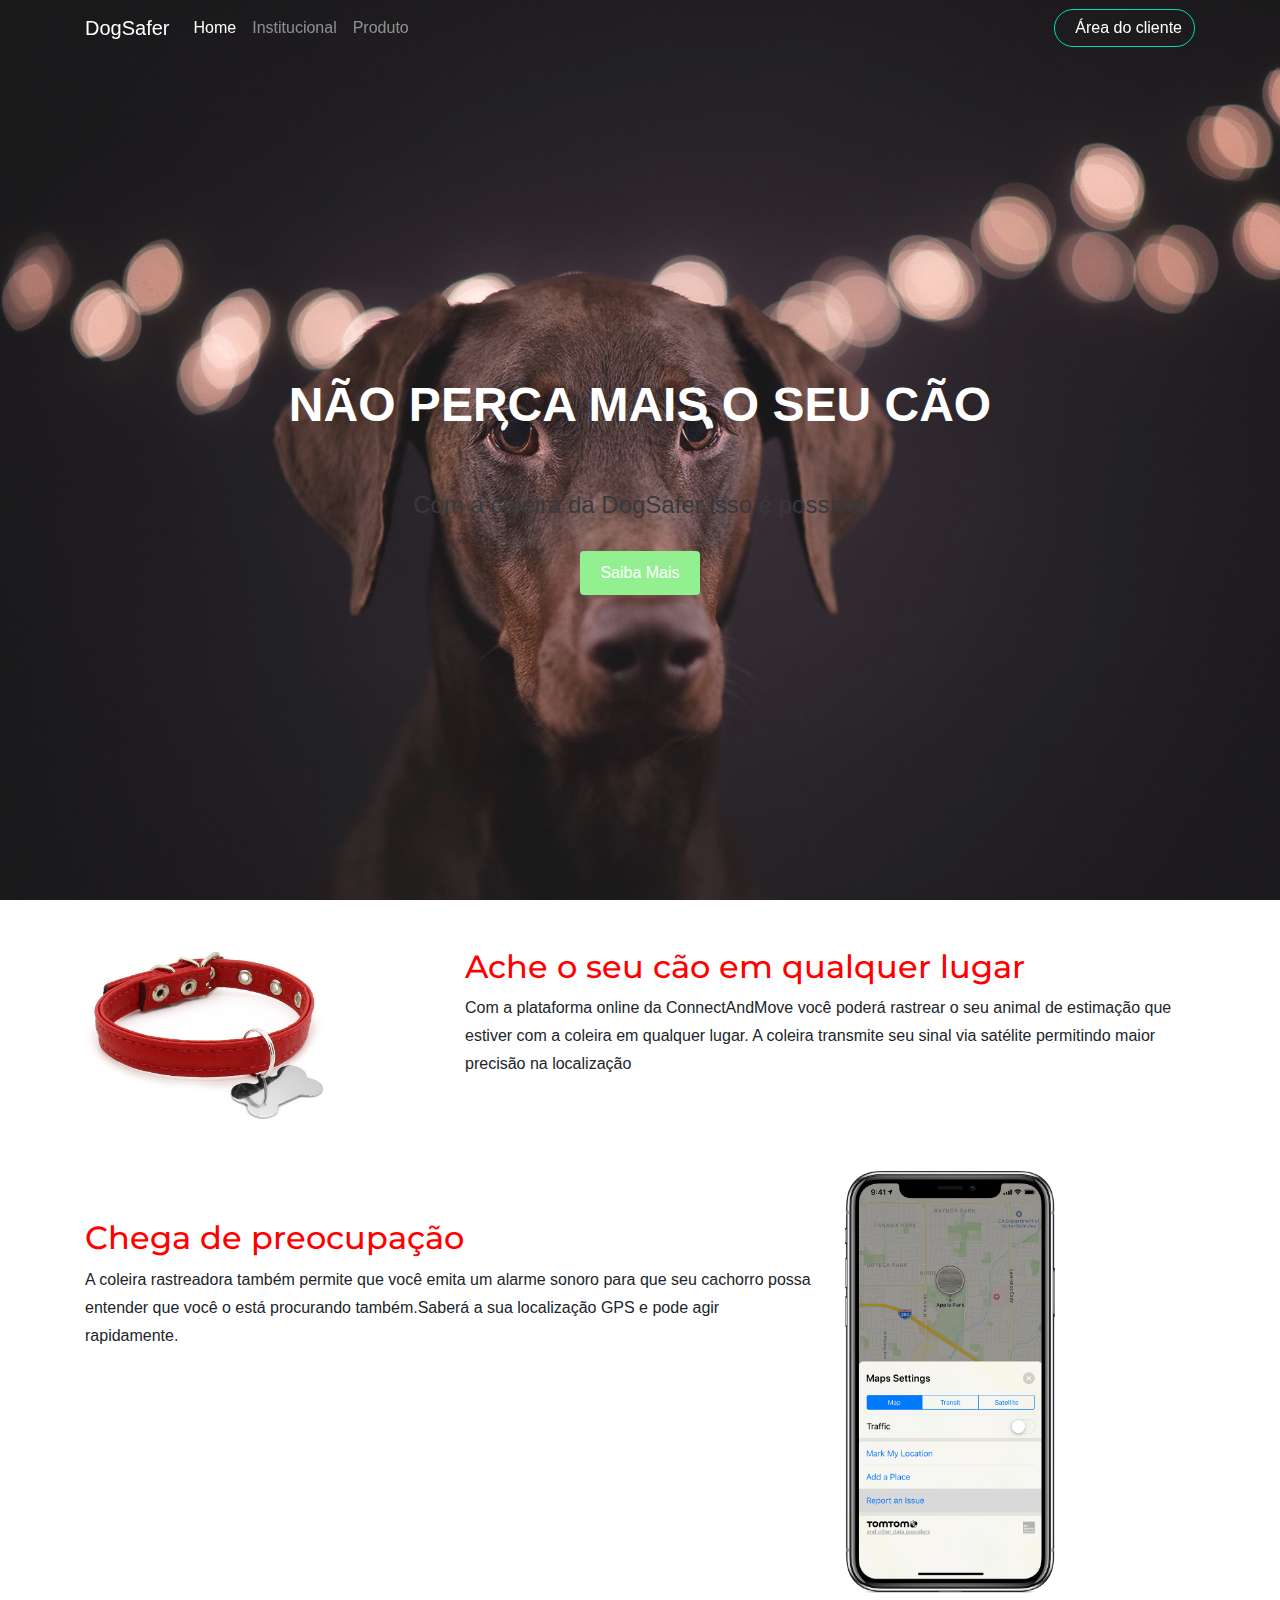
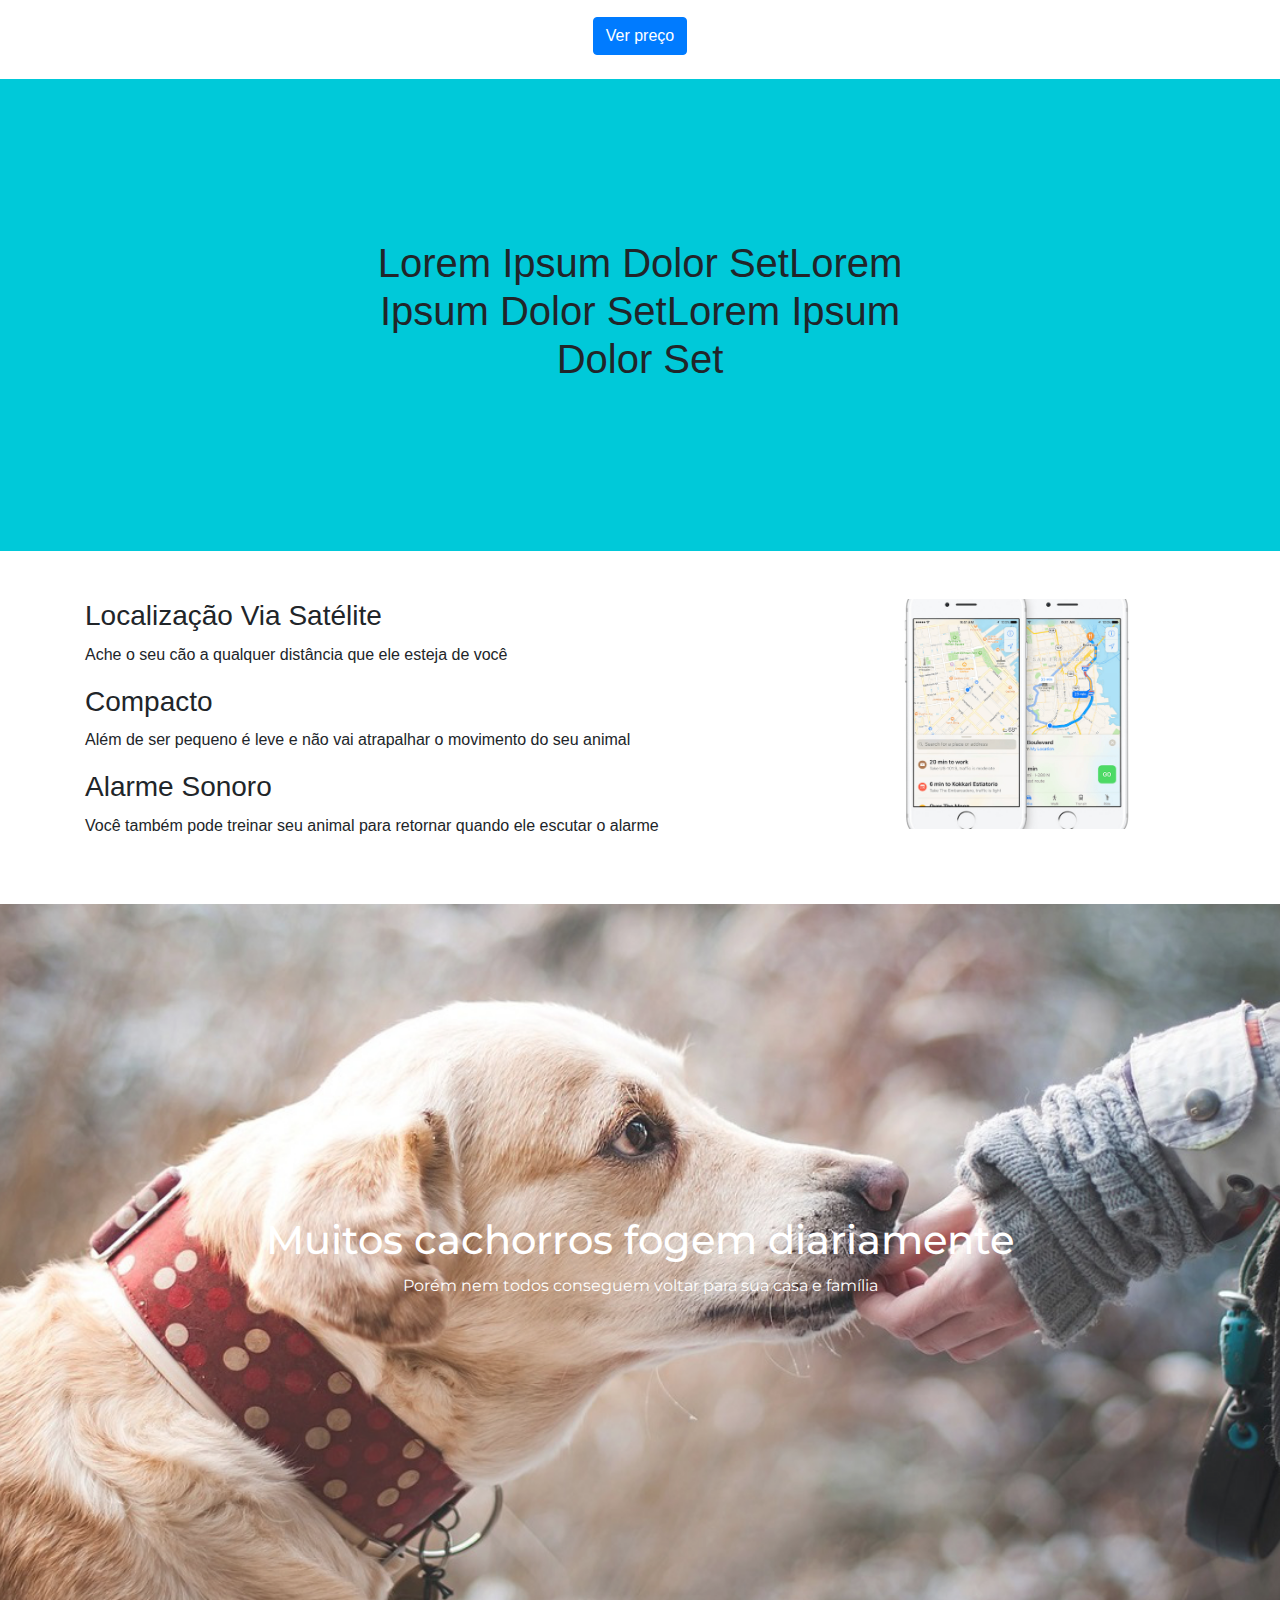
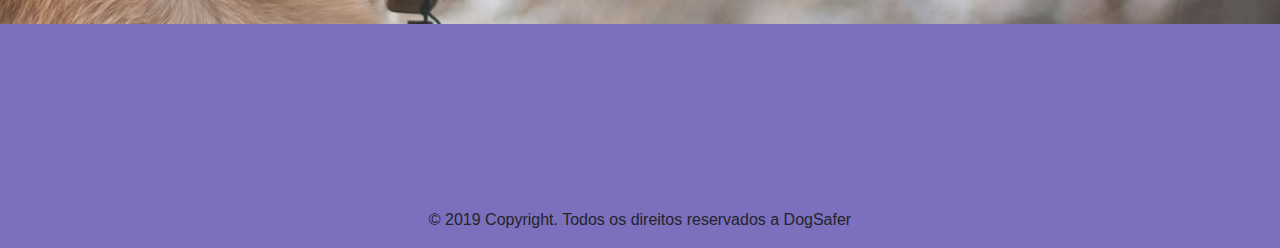
==== index.html @ 63158aaa "Template fixo" ====
﻿<!DOCTYPE html>
<html lang="pt">

<head>
    <meta charset="utf-8">
    <meta name="viewport" content="width=device-width, initial-scale=1, shrink-to-fit=no">
    <meta name="description" content="">
    <meta name="author" content="">
    <title>DogSafer - Rastreador GPS para cães</title>
    <link href="css/bootstrap.min.css" rel="stylesheet">
    <link href="css/index.css" rel="stylesheet">
    <link href="https://fonts.googleapis.com/css?family=Montserrat:400,700" rel="stylesheet" type="text/css">
    <link href='https://fonts.googleapis.com/css?family=Kaushan+Script' rel='stylesheet' type='text/css'>
    <link href='https://fonts.googleapis.com/css?family=Droid+Serif:400,700,400italic,700italic' rel='stylesheet' type='text/css'>
    <script src="https://code.jquery.com/jquery-3.2.1.min.js" integrity="sha256-hwg4gsxgFZhOsEEamdOYGBf13FyQuiTwlAQgxVSNgt4=" crossorigin="anonymous"></script>
    <link rel="stylesheet" href="https://use.fontawesome.com/releases/v5.8.1/css/all.css" integrity="sha384-50oBUHEmvpQ+1lW4y57PTFmhCaXp0ML5d60M1M7uH2+nqUivzIebhndOJK28anvf" crossorigin="anonymous">
    <style type="text/css">
        .scrolled {
            transition: 500ms ease;
            background-color: #0074E2 !important;
        }
    </style>
</head>

<body>
    <nav class="navbar navbar-expand-lg navbar-dark fixed-top">
        <div class="container">
            <button type="button" class="navbar-toggler mr-auto" data-toggle="collapse" data-target="#menu"><span class="navbar-toggler-icon"></span></button>
            <span class="navbar-brand">DogSafer</span>
            <a href="#" class="btn d-lg-none ml-auto" style="color:#ffffff;"><i class="fas fa-user"></i></a>
            <div class="collapse navbar-collapse" id="menu">
                <ul class="navbar-nav">
                    <li class="nav-item active"><a href="#" class="nav-link"><i class="fas fa-home"></i>Home</a></li>
                    <li class="nav-item"><a href="#" class="nav-link">Institucional</a></li>
                    <li class="nav-item"><a href="#" class="nav-link">Produto</a></li>
                </ul>
                <a href="#" class="btn ml-auto" style="color:#ffffff;"><i class="fas fa-shopping-cart"></i></a>
                <a href="#" class="btn d-none d-sm-none d-md-none d-lg-block" style="border-radius:40px;border:1px solid #00DBB4;color:#ffffff;"><i class="fas fa-user mr-2"></i>Área do cliente</a>
            </div>
        </div>
    </nav>
    <header>
        <section id="hero">
            <div class="container hero-container mt-lg-5">
                <h1 class="mt-lg-5">Não perca mais o seu cão</h1>
                <h4 class="mt-lg-5">Com a coleira da DogSafer isso é possível</h4>
                <a id="button1" class="btn btn-primary my-4" href="#">Saiba Mais</a>
            </div>
        </section>
    </header>
    <section class="content1">
        <div class="container my-5">
            <div class="row ">
                <div class="col-md-4">
                    <img id="coleira" src="img/coleira.jpg" class="img-rounded" alt="Coleira">
                </div>
                <div class="col-md-8">
                    <h2>Ache o seu cão em qualquer lugar</h2>
                    <p>Com a plataforma online da ConnectAndMove você poderá rastrear o seu animal de estimação que estiver com a coleira em qualquer lugar. A coleira transmite seu sinal via satélite permitindo maior precisão na localização</p>
                </div>
            </div>
        </div>
        <div class="container">
            <div class="row">
                <div class="col-md-8 my-5">
                    <h2>Chega de preocupação</h2>
                    <p>A coleira rastreadora também permite que você emita um alarme sonoro para que seu cachorro possa entender que você o está procurando também.Saberá a sua localização GPS e pode agir rapidamente.</p>
                </div>
                <div class="col-md-4">
                    <img id="iphone" src="img/iphone.png" class="img-rounded" alt="Coleira">
                </div>
            </div>
        </div>
        <div class="container" align="center">
            <a id="button2" class="btn btn-primary my-4" href="#">Ver preço</a>
        </div>
    </section>

    <section class="content2">
        <div class="container">
            <div class="row">
                <div class="col-md-6 offset-3">
                    <h1 style="text-align:center;">Lorem Ipsum Dolor SetLorem Ipsum Dolor SetLorem Ipsum Dolor Set </h1>
                </div>
            </div>
        </div>
    </section>

    <section class="content_3">
        <div class="container my-5">
            <div class="row">
                <div class="col-md-8">
                    <h3><i style="color:rgb(255,0,0);" class="fas fa-map-marker-alt mt-5"></i> Localização Via Satélite</i></h3>
                    <p>Ache o seu cão a qualquer distância que ele esteja de você</p>
                    <h3><i style="color:rgb(255,0,0);" class="fas fa-search-minus mt-5"></i> Compacto</i></h3>
                    <p>Além de ser pequeno é leve e não vai atrapalhar o movimento do seu animal</p>
                    <h3><i style="color:rgb(255,0,0);" class="fas fa-music mt-5"></i> Alarme Sonoro</i></h3>
                    <p>Você também pode treinar seu animal para retornar quando ele escutar o alarme</p>
                </div>
                <div class="col-md-4">
                    <img id="iphonemaps" src="img/iphonemaps.png" class="img-rounded" alt="localização">
                </div>
            </div>
        </div>
    </section>

    <section class="content_2">
        <div id="fugitivos" class="container-fluid">
            <h1>Muitos cachorros fogem diariamente</h1>
            <p>Porém nem todos conseguem voltar para sua casa e família</p>
        </div>
    </section>

    <section class="footer">
        <!-- Footer -->
        <footer id="footer" class="page-footer font-small">
            <!-- Footer Elements -->
            <div class="container">
                <!-- Grid row-->
                <div class="row">
                    <!-- Grid column -->
                    <div class="col-md-12 py-5">
                        <div class="mb-5 flex-center">
                            <!-- Facebook -->
                            <a class="icon">
                                <i class="fab fa-facebook-f fa-lg white-text mr-md-5 mr-3 fa-2x"> </i>
                            </a>
                            <!-- Twitter -->
                            <a class="icon">
                                <i class="fab fa-twitter white-text mr-md-5 mr-3 fa-2x"> </i>
                            </a>
                            <!--Instagram-->
                            <a class="icon">
                                <i class="fab fa-instagram fa-lg white-text mr-md-5 mr-3 fa-2x"> </i>
                            </a>
                            <!--Linkedin-->
                            <a class="icon">
                                <i class="fab fa-linkedin-in fa-lg white-text fa-2x"> </i>
                            </a>
                        </div>
                    </div>
                    <!-- Grid column -->
                </div>
                <!-- Grid row-->
            </div>
            <!-- Footer Elements -->
            <!-- Copyright -->
            <div class="footer-copyright text-center py-3">© 2019 Copyright. Todos os direitos reservados a DogSafer
            </div>
            <!-- Copyright -->
        </footer>
    </section>

    <script src="https://code.jquery.com/jquery-3.2.1.min.js" integrity="sha256-hwg4gsxgFZhOsEEamdOYGBf13FyQuiTwlAQgxVSNgt4=" crossorigin="anonymous"></script>
    <script src="js/bootstrap.min.js"></script>

    <script type="text/javascript">
        $(window).scroll(function() {
            $('nav').toggleClass('scrolled', $(this).scrollTop() > 250);
        });
    </script>
</body>

</html>
---- css/index.css ----
#navfont i,#navfont{
    color:white;
}

header{
    background-image:url(../img/1.jpg);
    background-repeat:no-repeat;
    background-size:cover;
    background-position-y: 40%;
    border-radius:0;
    opacity:0.9;
    width:100%;
    height:100vh;
}

@media (max-width: 768px) {
  header{
    background-size:cover;
    background-position-x: 20%;
    border-radius:0;
    opacity:0.9;
    width:100%;
    height:100vh;
  }
}


#hero .hero-container {
  position: absolute;
  bottom: 0;
  top: 0;
  left: 0;
  right: 0;
  display: flex;
  justify-content: center;
  align-items: center;
  flex-direction: column;
  text-align: center;
}

#hero h1 {
  margin: 30px 0 10px 0;
  font-size: 48px;
  font-weight: 700;
  line-height: 56px;
  text-transform: uppercase;
  color: #fff;
}

@media (max-width: 768px) {
  #hero h1 {
    font-size: 28px;
    line-height: 36px;
  }
}

#hero h2 {
  color: #eee;
  margin-bottom: 50px;
  font-size: 24px;
}

@media (max-width: 768px) {
  #hero h2 {
    font-size: 18px;
    line-height: 24px;
    margin-bottom: 30px;
  }
}

#button1{
    background-color: #88EF85;
    padding: 10px 20px;
    border:none;
}

#button1:hover{
    background-color: rgb(0,0,0);
    padding: 10px 20px;
    border:none;
    color:(255,255,255);
}

#coleira{
    width:70%;
    height:auto;
}

#iphone{
    width:60%;
    height:auto;
}

h2{
  color:rgb(255,0,0);
  font-family: 'Montserrat', 'Helvetica Neue', Helvetica, Arial, sans-serif;
}

p{
  font-family: 'Roboto Slab', 'Helvetica Neue', Helvetica, Arial, sans-serif;
  line-height: 1.75;
}

.content2{
    background-color: #00C9D9;
    padding:160px 0;
}


#iphonemaps{
    width:100%;
    height:auto;
}

#footer{
    background-color: #7C6FBE;
    text-align: center;
}

.icon:hover{
    color:rgb(0,255,0);
}

#fugitivos{
    background-image:url(../img/dogneo.jpg);
    background-repeat: no-repeat;
    background-size:cover;
    background-position:center;
    display:table;
    width:100%;
    height:80vh; 
    opacity:0.9;
}

#fugitivos h1{
    text-align: center;
    color:rgb(255,255,255);
    font-family: 'Montserrat', 'Helvetica Neue', Helvetica, Arial, sans-serif;
    margin-top:25%;
}

#fugitivos p{
    text-align: center;
    color:rgb(255,255,255);
    font-family: 'Montserrat', 'Helvetica Neue', Helvetica, Arial, sans-serif;
}
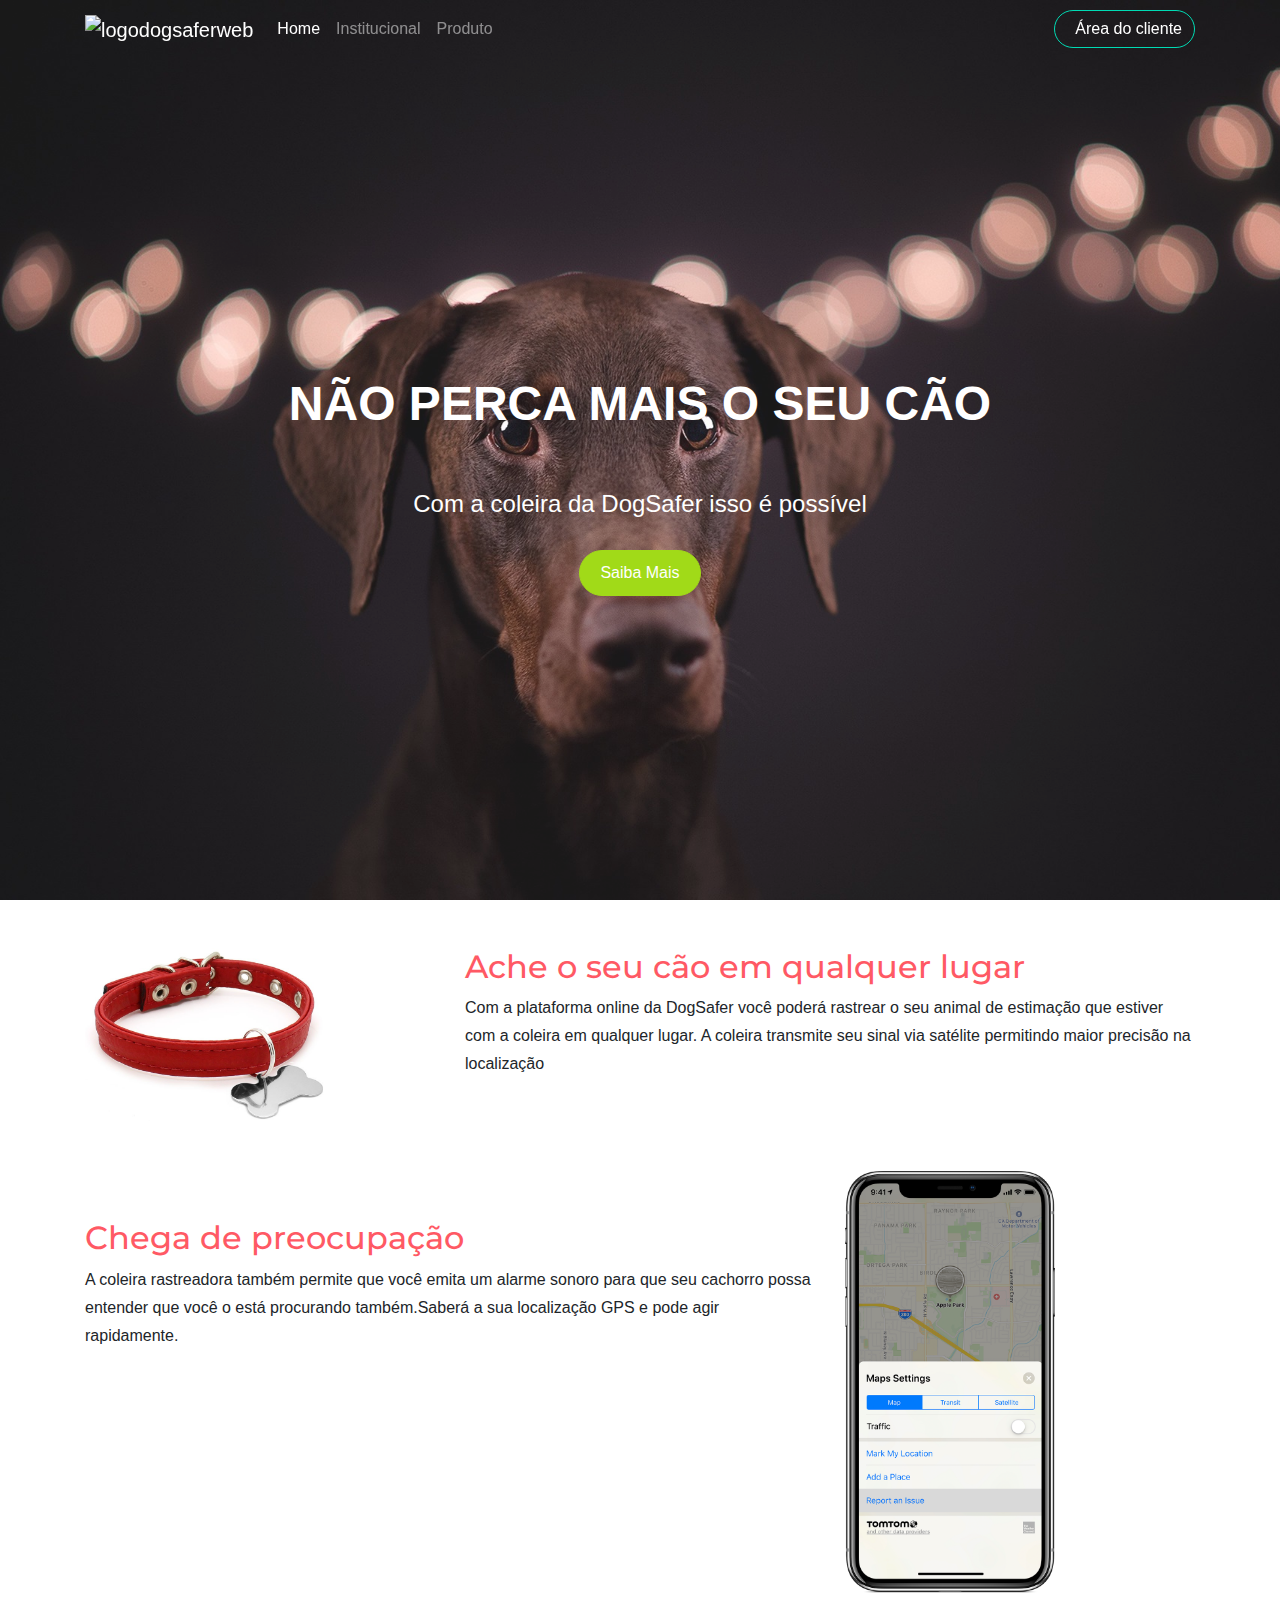
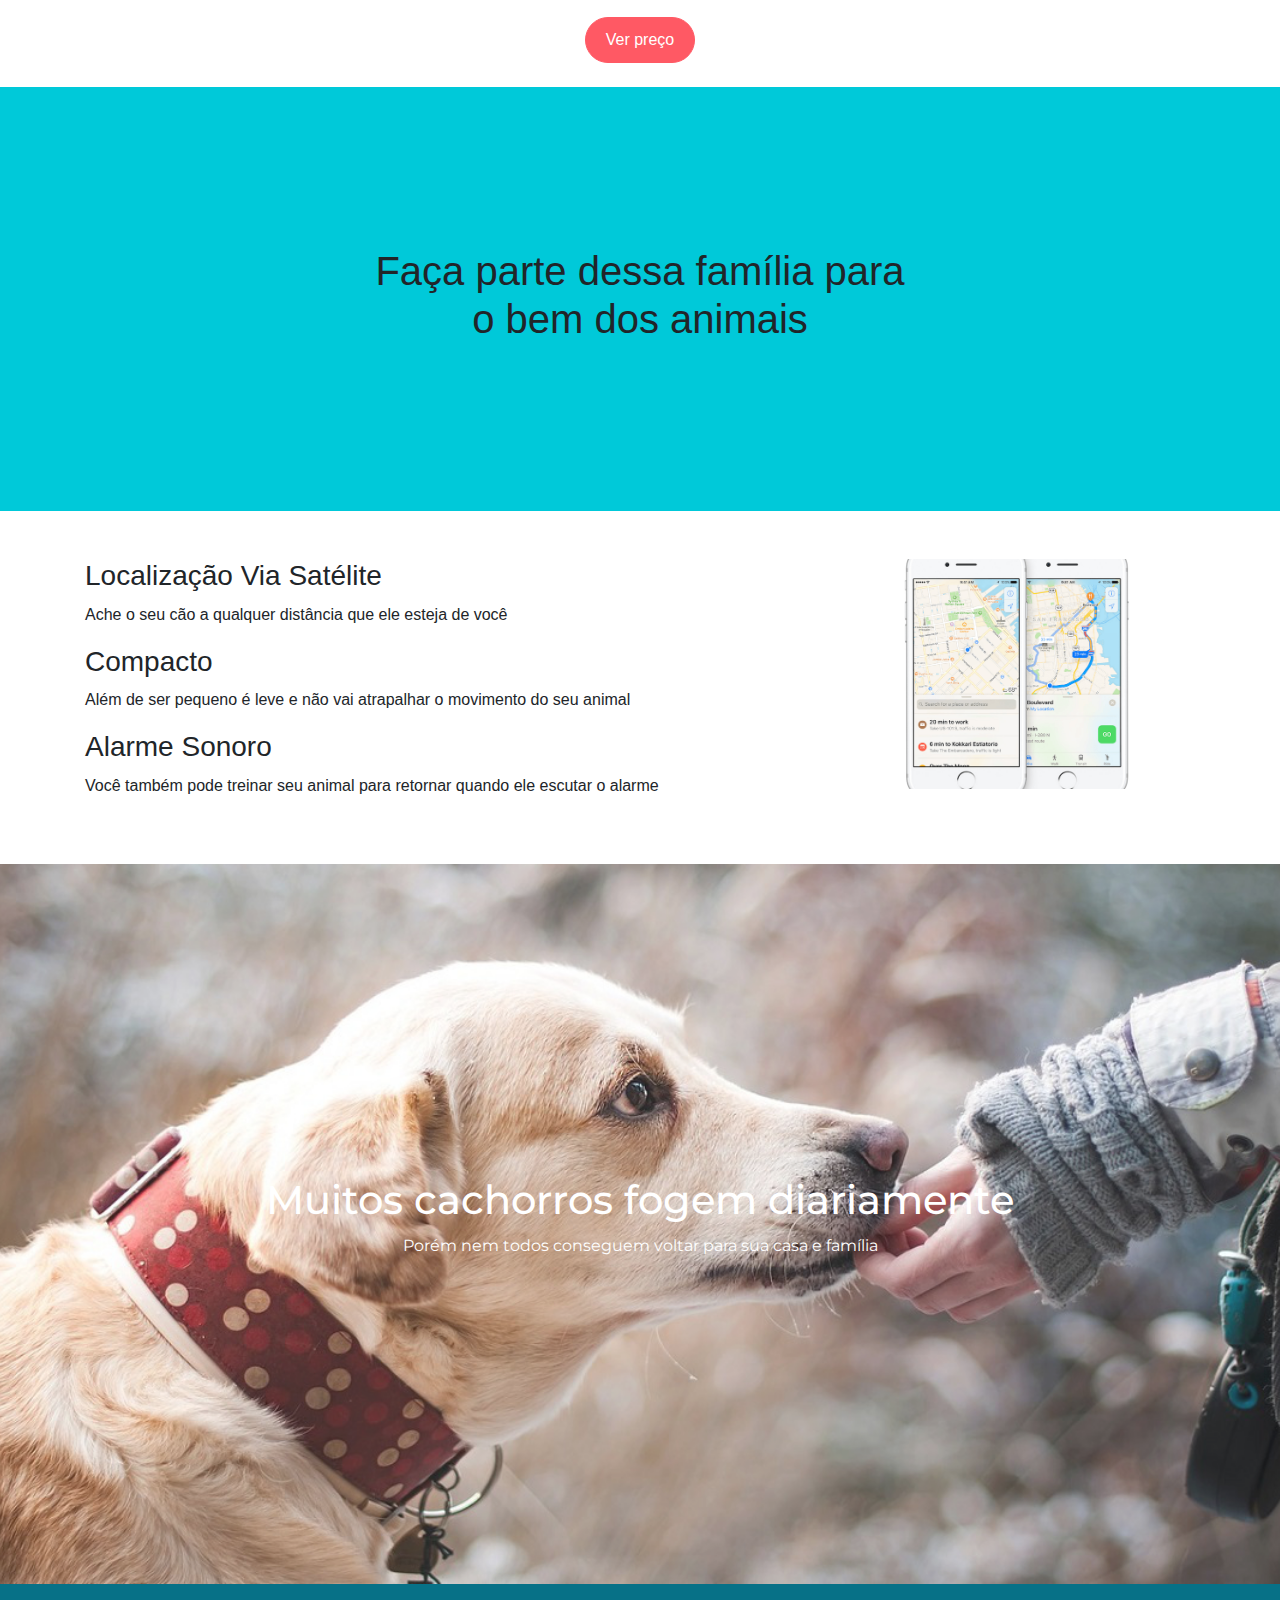
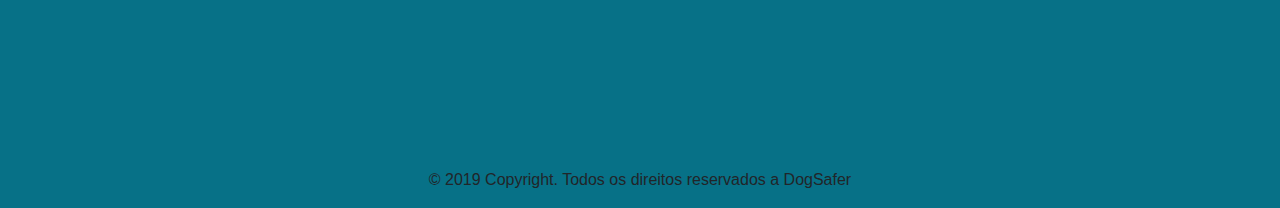
==== commit 25949697: "Foram feitas modificacões no index" ====
--- a/index.html
+++ b/index.html
@@ -7,6 +7,7 @@
     <meta name="description" content="">
     <meta name="author" content="">
     <title>DogSafer - Rastreador GPS para cães</title>
+    <link rel="shortcut icon" href="img/favicon.ico" />
     <link href="css/bootstrap.min.css" rel="stylesheet">
     <link href="css/index.css" rel="stylesheet">
     <link href="https://fonts.googleapis.com/css?family=Montserrat:400,700" rel="stylesheet" type="text/css">
@@ -26,7 +27,9 @@
     <nav class="navbar navbar-expand-lg navbar-dark fixed-top">
         <div class="container">
             <button type="button" class="navbar-toggler mr-auto" data-toggle="collapse" data-target="#menu"><span class="navbar-toggler-icon"></span></button>
-            <span class="navbar-brand">DogSafer</span>
+        <a class="navbar-brand" href="#">
+            <img src="img/logodogsaferweb.png" alt="logodogsaferweb" height="40px">
+        </a>
             <a href="#" class="btn d-lg-none ml-auto" style="color:#ffffff;"><i class="fas fa-user"></i></a>
             <div class="collapse navbar-collapse" id="menu">
                 <ul class="navbar-nav">
@@ -43,7 +46,7 @@
         <section id="hero">
             <div class="container hero-container mt-lg-5">
                 <h1 class="mt-lg-5">Não perca mais o seu cão</h1>
-                <h4 class="mt-lg-5">Com a coleira da DogSafer isso é possível</h4>
+                <h4 class="mt-lg-5 text-white">Com a coleira da DogSafer isso é possível</h4>
                 <a id="button1" class="btn btn-primary my-4" href="#">Saiba Mais</a>
             </div>
         </section>
@@ -56,7 +59,7 @@
                 </div>
                 <div class="col-md-8">
                     <h2>Ache o seu cão em qualquer lugar</h2>
-                    <p>Com a plataforma online da ConnectAndMove você poderá rastrear o seu animal de estimação que estiver com a coleira em qualquer lugar. A coleira transmite seu sinal via satélite permitindo maior precisão na localização</p>
+                    <p>Com a plataforma online da DogSafer você poderá rastrear o seu animal de estimação que estiver com a coleira em qualquer lugar. A coleira transmite seu sinal via satélite permitindo maior precisão na localização</p>
                 </div>
             </div>
         </div>
@@ -80,7 +83,7 @@
         <div class="container">
             <div class="row">
                 <div class="col-md-6 offset-3">
-                    <h1 style="text-align:center;">Lorem Ipsum Dolor SetLorem Ipsum Dolor SetLorem Ipsum Dolor Set </h1>
+                    <h1 style="text-align:center;">Faça parte dessa família para o bem dos animais</h1>
                 </div>
             </div>
         </div>
--- a/css/index.css
+++ b/css/index.css
@@ -70,16 +70,28 @@
 }
 
 #button1{
-    background-color: #88EF85;
+    border: 1px solid #97d700;
+    background: #97d700;
     padding: 10px 20px;
-    border:none;
+    border-radius:40px;
 }
 
 #button1:hover{
-    background-color: rgb(0,0,0);
+    background-color:white;
+    border:1px solid white;
+    color:black;
+}
+
+#button2{
+    border: 1px solid #ff5964;
+    background: #ff5964;
     padding: 10px 20px;
-    border:none;
-    color:(255,255,255);
+    border-radius:40px;
+}
+
+#button2:hover{
+    background-color:white;
+    color:#ff5964;
 }
 
 #coleira{
@@ -93,7 +105,7 @@
 }
 
 h2{
-  color:rgb(255,0,0);
+  color:#ff5964;
   font-family: 'Montserrat', 'Helvetica Neue', Helvetica, Arial, sans-serif;
 }
 
@@ -114,7 +126,7 @@
 }
 
 #footer{
-    background-color: #7C6FBE;
+    background-color: #077187;
     text-align: center;
 }
 
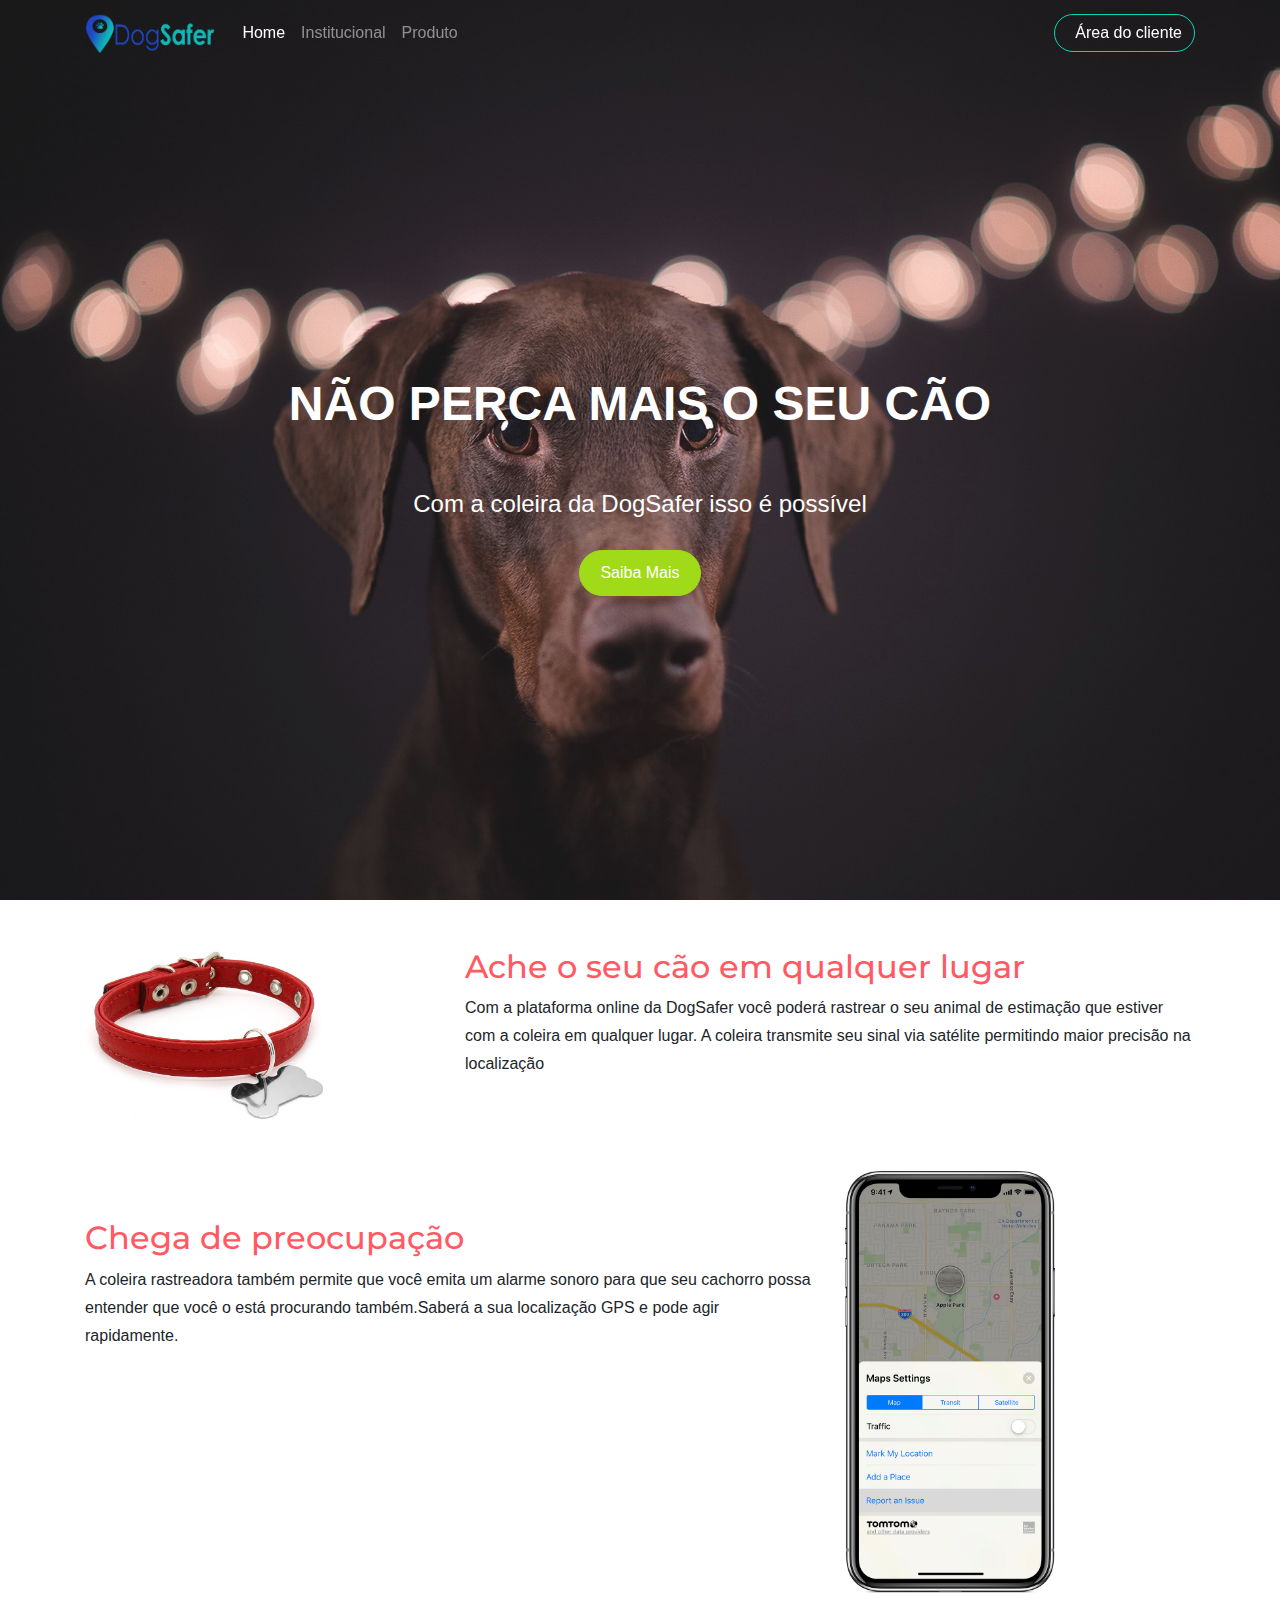
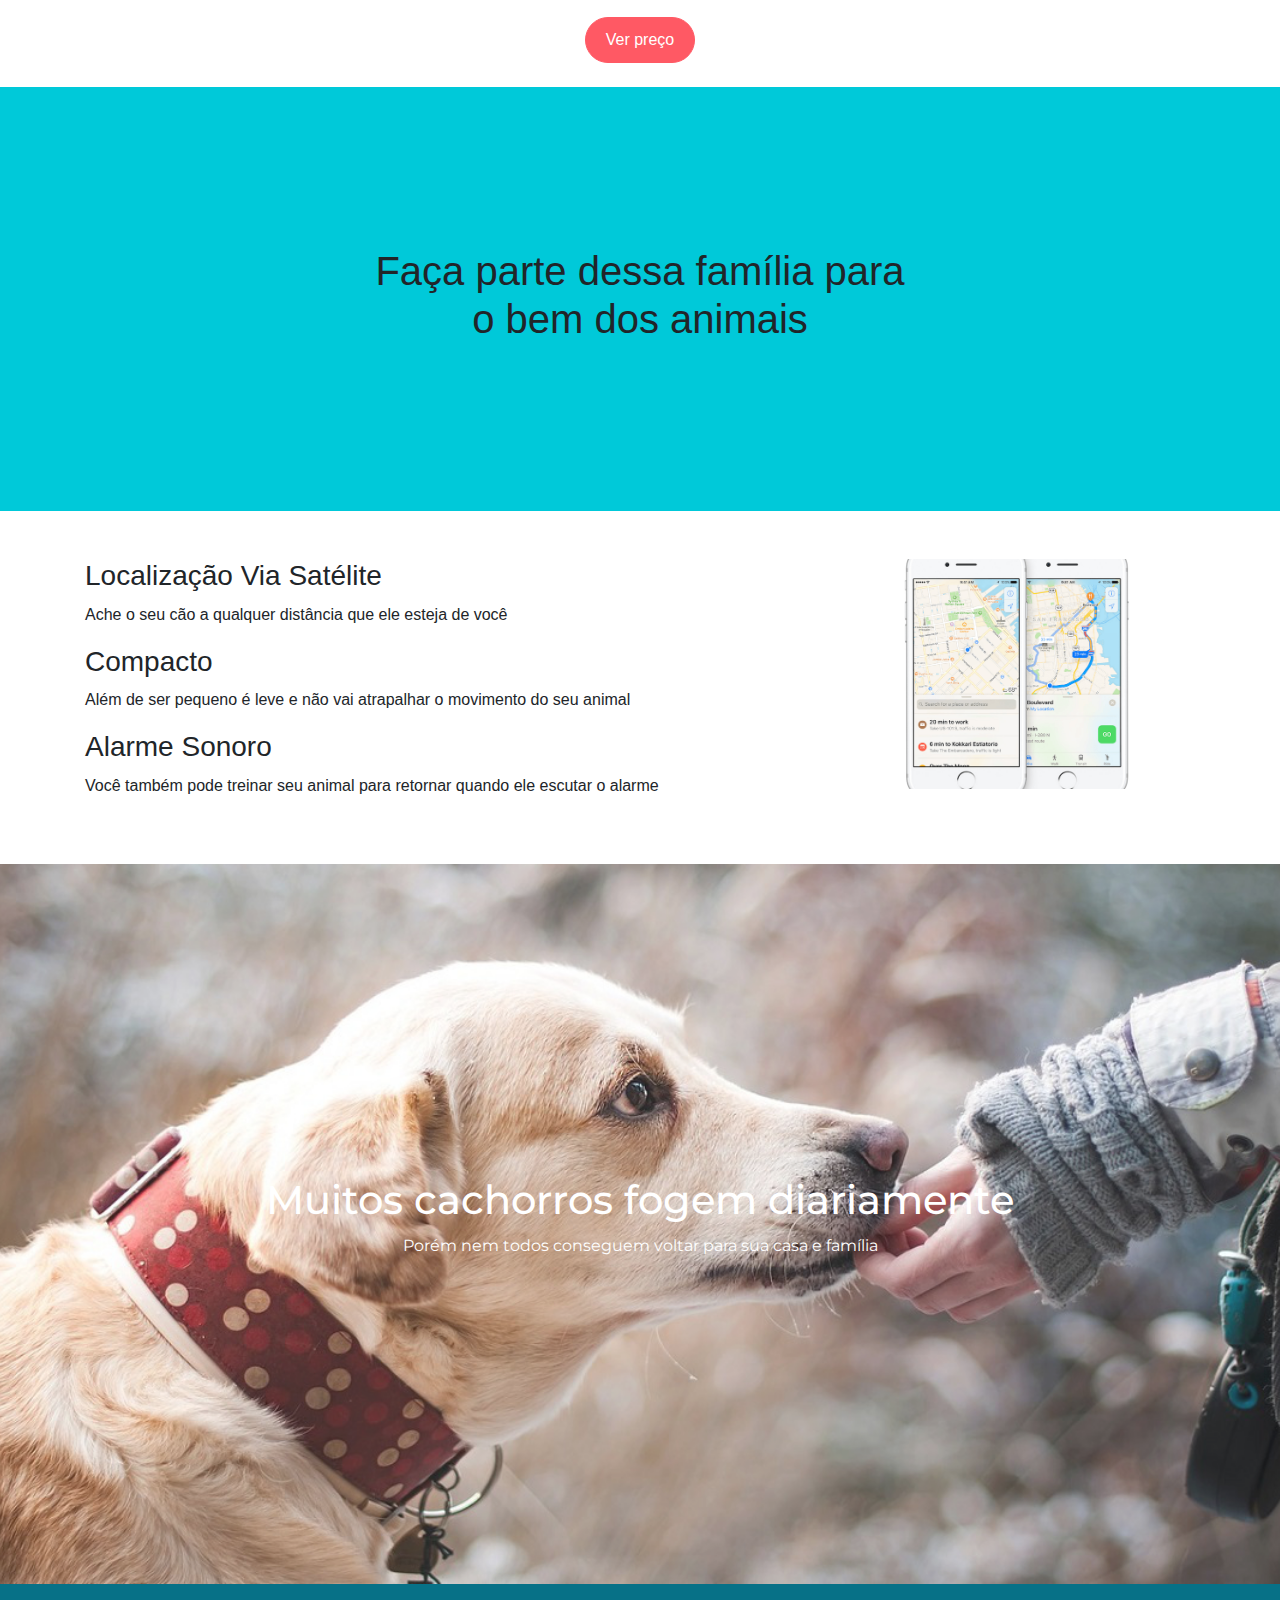
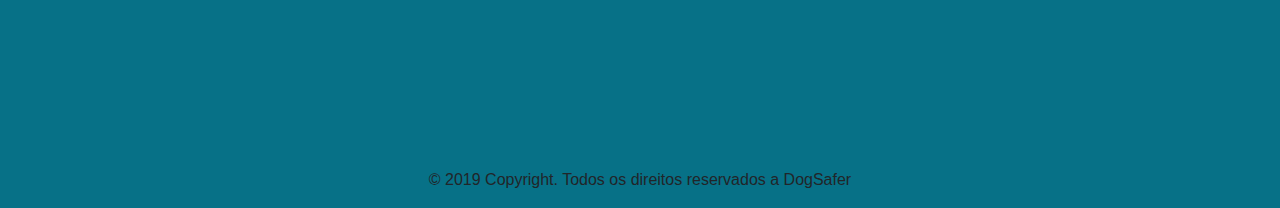
==== commit 88124d4d: "Foram feitas modificações na página de login" ====
--- a/index.html
+++ b/index.html
@@ -38,7 +38,7 @@
                     <li class="nav-item"><a href="#" class="nav-link">Produto</a></li>
                 </ul>
                 <a href="#" class="btn ml-auto" style="color:#ffffff;"><i class="fas fa-shopping-cart"></i></a>
-                <a href="#" class="btn d-none d-sm-none d-md-none d-lg-block" style="border-radius:40px;border:1px solid #00DBB4;color:#ffffff;"><i class="fas fa-user mr-2"></i>Área do cliente</a>
+                <a href="login.html" class="btn d-none d-sm-none d-md-none d-lg-block" style="border-radius:40px;border:1px solid #00DBB4;color:#ffffff;"><i class="fas fa-user mr-2"></i>Área do cliente</a>
             </div>
         </div>
     </nav>
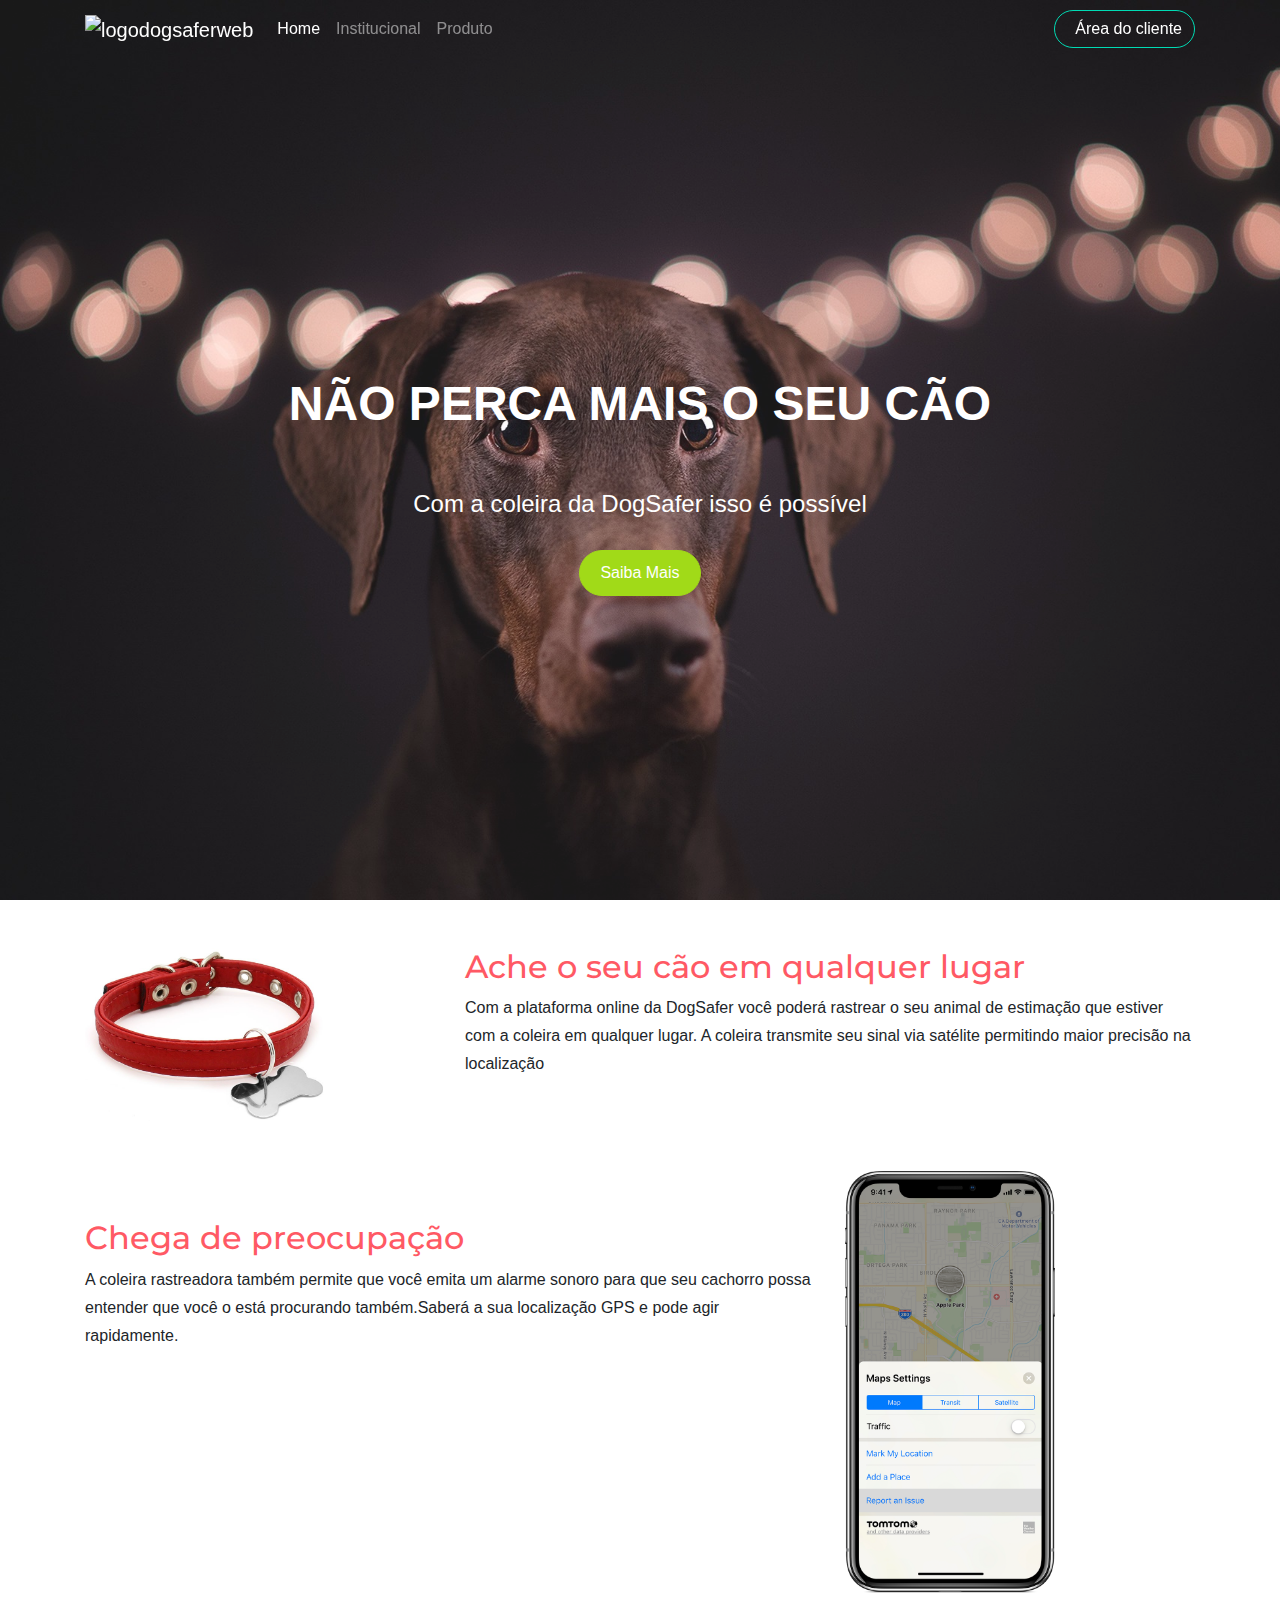
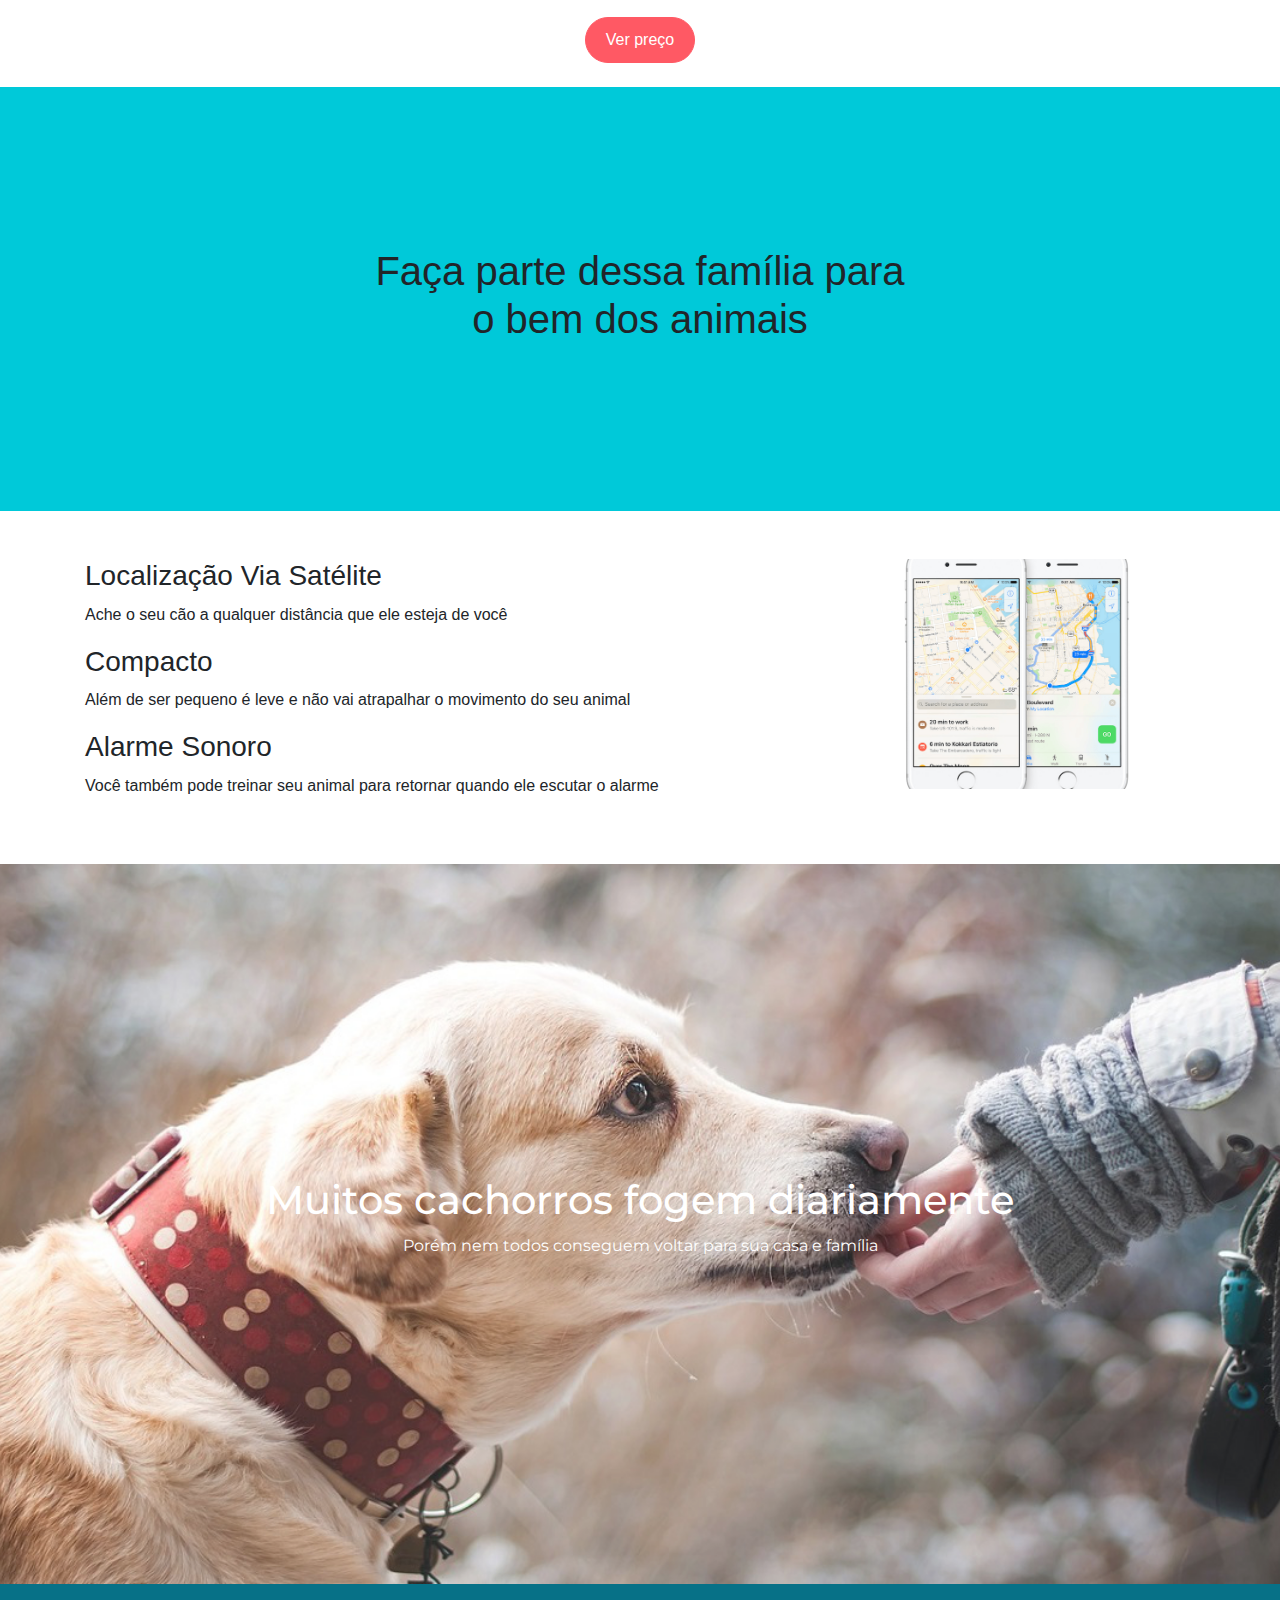
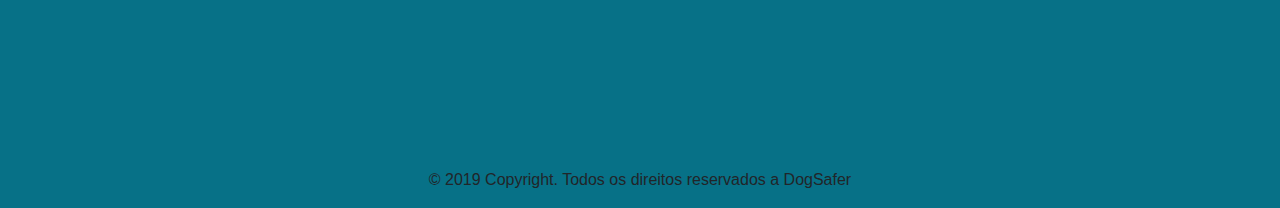
==== commit edde3315: "Finalização do index" ====
--- a/index.html
+++ b/index.html
@@ -18,7 +18,7 @@
     <style type="text/css">
         .scrolled {
             transition: 500ms ease;
-            background-color: #0074E2 !important;
+            background-color: #282828 !important;
         }
     </style>
 </head>
@@ -28,17 +28,17 @@
         <div class="container">
             <button type="button" class="navbar-toggler mr-auto" data-toggle="collapse" data-target="#menu"><span class="navbar-toggler-icon"></span></button>
         <a class="navbar-brand" href="#">
-            <img src="img/logodogsaferweb.png" alt="logodogsaferweb" height="40px">
+            <img src="img/logodogsafer2.png" alt="logodogsaferweb" height="40px">
         </a>
             <a href="#" class="btn d-lg-none ml-auto" style="color:#ffffff;"><i class="fas fa-user"></i></a>
             <div class="collapse navbar-collapse" id="menu">
                 <ul class="navbar-nav">
-                    <li class="nav-item active"><a href="#" class="nav-link"><i class="fas fa-home"></i>Home</a></li>
-                    <li class="nav-item"><a href="#" class="nav-link">Institucional</a></li>
+                    <li class="nav-item active"><a href=index.html" class="nav-link"><i class="fas fa-home"></i>Home</a></li>
+                    <li class="nav-item"><a href="institucional.html" class="nav-link">Institucional</a></li>
                     <li class="nav-item"><a href="#" class="nav-link">Produto</a></li>
                 </ul>
-                <a href="#" class="btn ml-auto" style="color:#ffffff;"><i class="fas fa-shopping-cart"></i></a>
-                <a href="login.html" class="btn d-none d-sm-none d-md-none d-lg-block" style="border-radius:40px;border:1px solid #00DBB4;color:#ffffff;"><i class="fas fa-user mr-2"></i>Área do cliente</a>
+                <a href="cart.php" class="btn ml-auto" style="color:#ffffff;"><i class="fas fa-shopping-cart"></i></a>
+                <a href="login.html" class="btn d-none d-sm-none d-md-none d-lg-block" style="border-radius:40px;border:1px solid #00DBB4;color:#ffffff;"><i class="fas fa-user mr-2"></i>Área do cliente</a></a>
             </div>
         </div>
     </nav>
--- a/css/index.css
+++ b/css/index.css
@@ -156,4 +156,10 @@
     text-align: center;
     color:rgb(255,255,255);
     font-family: 'Montserrat', 'Helvetica Neue', Helvetica, Arial, sans-serif;
+}
+
+//Institucional
+
+navInstitu {
+    background-color: #282828;
 }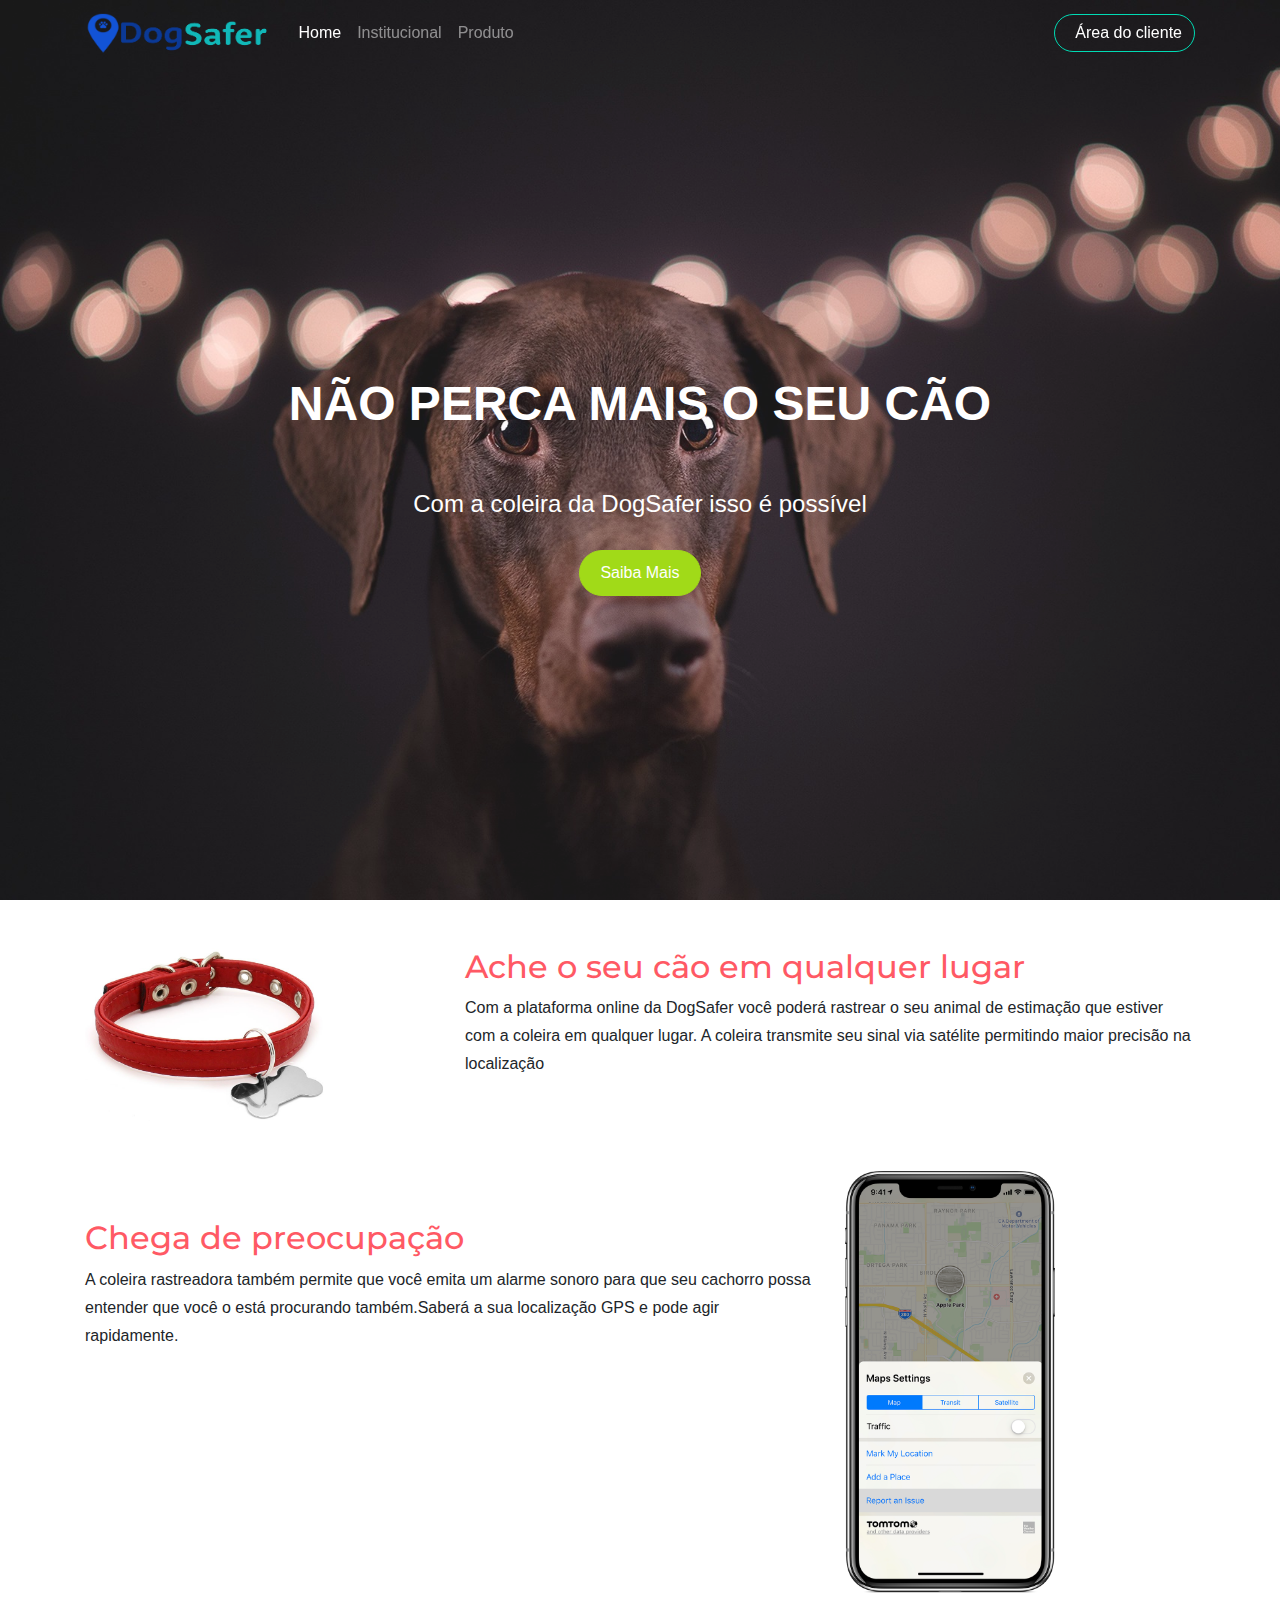
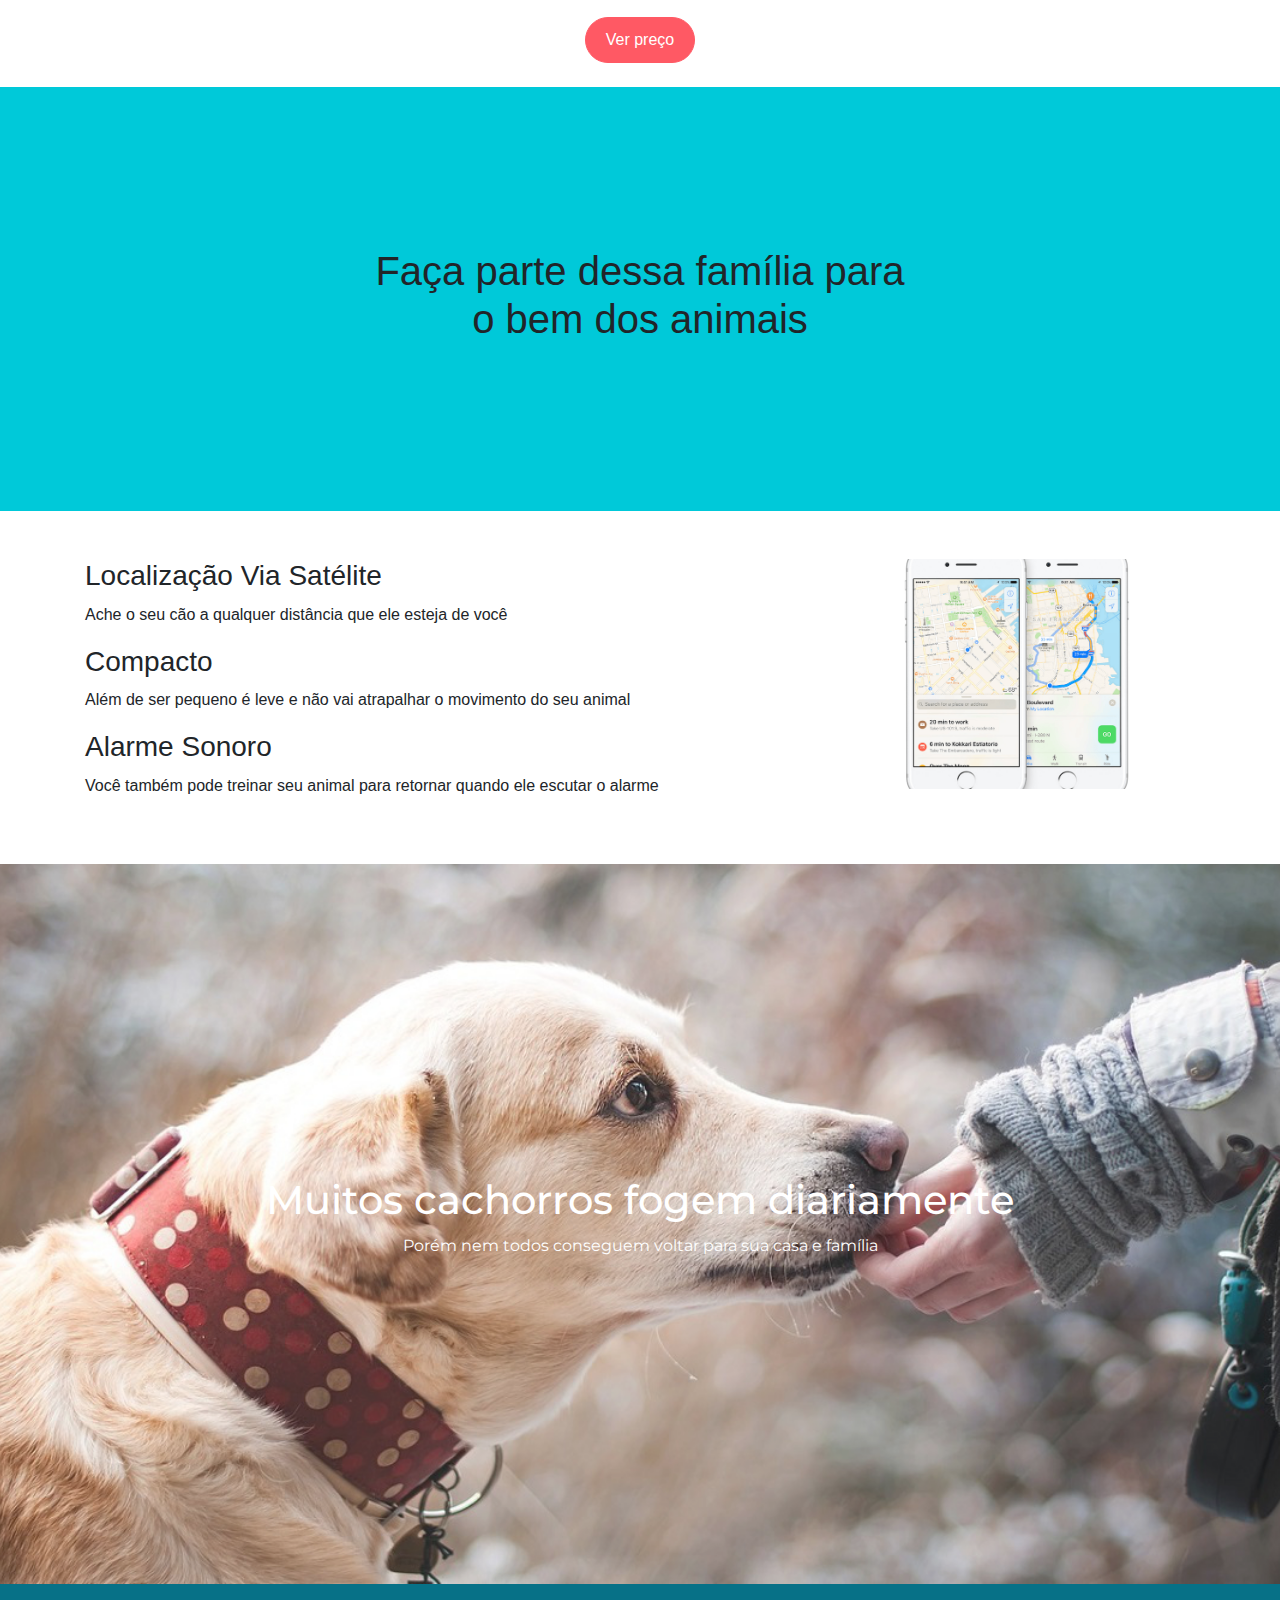
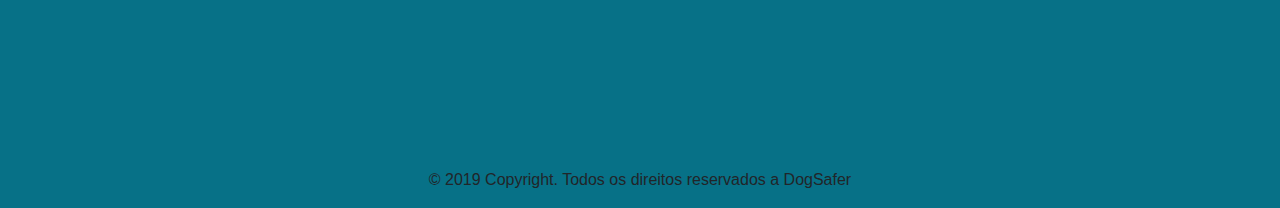
==== commit ef9bda3c: "Correções e pagina institucional" ====
--- a/index.html
+++ b/index.html
@@ -28,12 +28,12 @@
         <div class="container">
             <button type="button" class="navbar-toggler mr-auto" data-toggle="collapse" data-target="#menu"><span class="navbar-toggler-icon"></span></button>
         <a class="navbar-brand" href="#">
-            <img src="img/logodogsafer2.png" alt="logodogsaferweb" height="40px">
+            <img src="img/logodogsafer6.png" alt="logodogsaferweb" height="40px">
         </a>
-            <a href="#" class="btn d-lg-none ml-auto" style="color:#ffffff;"><i class="fas fa-user"></i></a>
+            <a href="login.html" class="btn d-lg-none ml-auto" style="color:#ffffff;"><i class="fas fa-user"></i></a>
             <div class="collapse navbar-collapse" id="menu">
                 <ul class="navbar-nav">
-                    <li class="nav-item active"><a href=index.html" class="nav-link"><i class="fas fa-home"></i>Home</a></li>
+                    <li class="nav-item active"><a href="index.html" class="nav-link"><i class="fas fa-home"></i>Home</a></li>
                     <li class="nav-item"><a href="institucional.html" class="nav-link">Institucional</a></li>
                     <li class="nav-item"><a href="#" class="nav-link">Produto</a></li>
                 </ul>
--- a/css/index.css
+++ b/css/index.css
@@ -158,8 +158,8 @@
     font-family: 'Montserrat', 'Helvetica Neue', Helvetica, Arial, sans-serif;
 }
 
-//Institucional
-
-navInstitu {
-    background-color: #282828;
-}+@media (max-width: 768px) {
+  .content2{
+    padding-right: 50px;
+  }
+}
